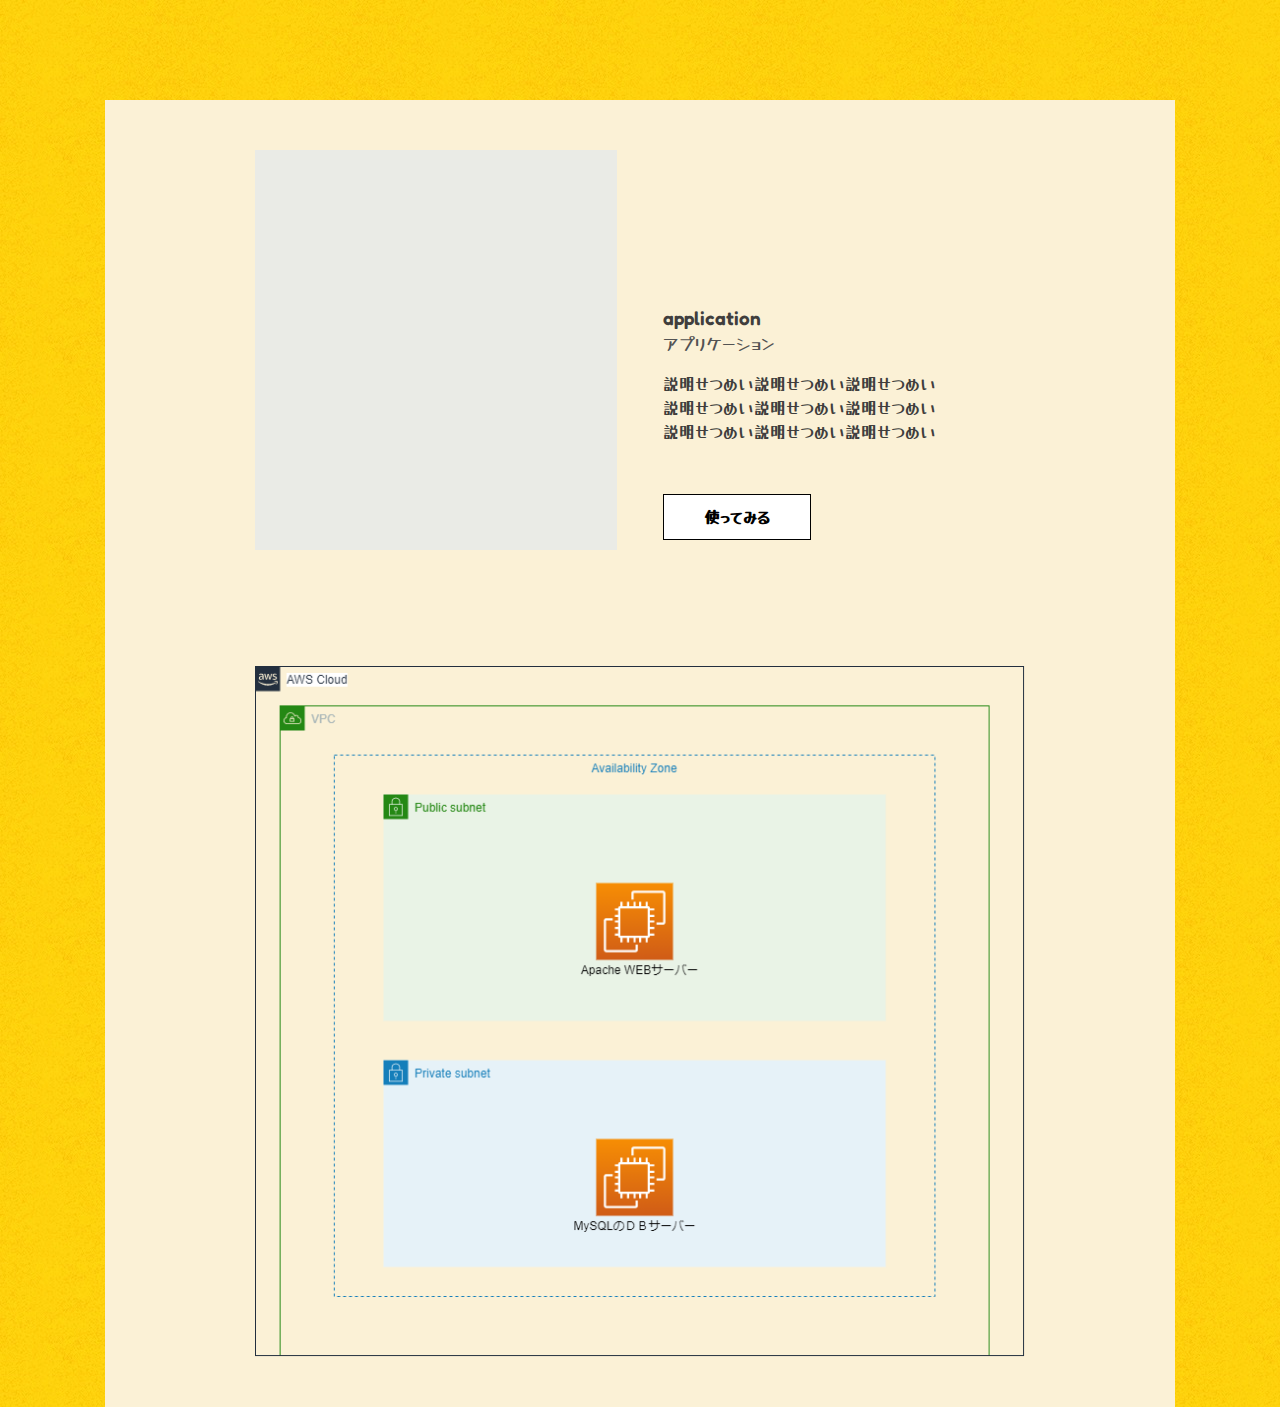
==== first.html @ ee32b0ec "サイド以外完成" ====
<!DOCTYPE html>
<html lang="ja">
  <head>
    <meta charset="UTF-8" />
    <meta name="viewport" content="width=device-width, initial-scale=1.0" />
    <meta http-equiv="X-UA-Compatible" content="ie=edge" />
    <title>Document</title>
    <link rel="preconnect" href="https://fonts.googleapis.com">
    <link rel="preconnect" href="https://fonts.gstatic.com" crossorigin>
    <link href="https://fonts.googleapis.com/css2?family=Fredoka+One&family=Yusei+Magic&display=swap" rel="stylesheet">
    <link rel="stylesheet" href="styles/vendors/bootstrap-reboot.css" />
    <link rel="stylesheet" href="styles/style.css" />
  </head>
  <body style="background: url(images/yellow.jpg);">
    <div id="global-container">
      <div id="container">
        <div id="content">
          <!-- turnjs? -->
          <div id="main-content">
            <main>
              <section class="detail">
                <div class="detail__inner">
                  <div class="detail__container">
                    
                    <div class="detail__img cover-slide">
                      <img class="img-zoom" src="images/app-1.jpg" alt="アプリケーションのサムネ">
                    </div>
                    
                    <div class="detail__texts">
                      <div class="detail__texts-inner">
                        <div class="detail__title main-title">
                          <span class="white">application</span>
                        </div>
                        <div class="detail__sub sub-title">アプリケーション</div>
                        <div class="detail__description">
                          <p>説明せつめい説明せつめい説明せつめい<br>
                            説明せつめい説明せつめい説明せつめい<br>
                            説明せつめい説明せつめい説明せつめい</p>
                        </div>
                        <div class="detail__btn">
                          <button class="btn letter-spacing">使ってみる</button>
                        </div>
                      </div>
                    </div>

                  </div>
                </div>
                <div class="detail__inner">
                  <div class="detail__container">
                    <!-- <div class="detail__img cover-slide"> -->
                      <img class="img-big" src="images/構成図1.png" alt="アプリケーションのサムネ">
                    <!-- </div> -->
                    <!-- <div class="detail__texts">
                      <div class="detail__texts-inner">
                        <div class="detail__title main-title">
                          <span class="white">application</span>
                        </div>
                        <div class="detail__sub sub-title">アプリケーション</div>
                        <div class="detail__description">
                          <p>説明せつめい説明せつめい説明せつめい<br>
                            説明せつめい説明せつめい説明せつめい<br>
                            説明せつめい説明せつめい説明せつめい</p>
                        </div>
                        
                      </div>
                    </div> -->
                  </div>
                </div>
              </section>
              <!-- <section class="works">
                <div>
                  <h2 class="main-title">Works</h2>
                  <p class="sub-title">作品</p>
                </div>
                <div class="works__inner">
                  <div class="works__item">
                    <div class="cover-slide hover-darken">
                      <div class="bg-img-zoom img-bg50" style="background-image: url(images/app-1.jpg)"></div>
                    </div>
                    <p class="works__title">アプリ1の名前</p>
                  </div>
                  <div class="works__item">
                    <div class="cover-slide hover-darken">
                      <div class="bg-img-zoom img-bg50" style="background-image: url(images/app-1.jpg)"></div>
                    </div>
                    <p class="works__title">アプリ2の名前</p>
                  </div>
                  <div class="works__item">
                    <div class="cover-slide hover-darken">
                      <div class="bg-img-zoom img-bg50" style="background-image: url(images/app-1.jpg)"></div>
                    </div>
                    <p class="works__title">アプリ3の名前</p>
                  </div>
                  <div class="works__item">
                    <div class="cover-slide hover-darken">
                      <div class="bg-img-zoom img-bg50" style="background-image: url(images/app-1.jpg)"></div>
                    </div>
                    <p class="works__title">アプリ4の名前</p>
                  </div>
                </div>
              </section>
              <section class="certs">
                <div class="certs__header">
                  <h2 class="main-title">Certifications</h2>
                  <p class="sub-title">資格</p>
                </div>
                <div class="certs__inner">
                  <div class="certs__container">
                    <div class="certs__item">
                      <div class="certs__img"><img src="images/awssap.jpg" alt=""></div>
                      <div class="certs__title">2021.9　AWS SAP</div>
                    </div>
                    <div class="certs__item">
                      <div class="certs__img"><img src="images/awssaa.jpg" alt=""></div>
                      <div class="certs__title">2021.8　AWS SAA</div>
                    </div>
                    <div class="certs__item">
                      <div class="certs__img"><img src="images/javasilver.jpg" alt=""></div>
                      <div class="certs__title">2021.7　AWS SAP</div>
                    </div>
                    <div class="certs__item">
                      <div class="certs__img"><img src="images/fe.jpg" alt=""></div>
                      <div class="certs__title">2021.6　AWS SAP</div>
                    </div>
                    <div class="certs__item">
                      <div class="certs__img"><img src="images/ip.jpg" alt=""></div>
                      <div class="certs__title">2021.5　AWS SAP</div>
                    </div>
                    
                  </div>
                </div>
              </section> -->
            </main>
          </div>
          
        </div>
      </div>
    </div>
    <!-- <div class="tween-animate-title">資格Works</div> -->
      <!-- <div class="cover-slide hover-darken">
        <img class="img-zoom" src="images/app-1.jpg" alt="アプリケーションのサムネ">
      </div>

      <button class="btn float">Button</button>
      <button class="btn filled">Button</button>
      <button class="btn letter-spacing">Button</button>
      <button class="btn shadow">Button</button>
      <button class="btn solid">Button</button> -->

    <script src="scripts/vendors/TweenMax.min.js"></script>
    <script src="scripts/vendors/scroll-polyfill.js"></script>

    <script src="scripts/libs/scroll.js"></script>
    <script src="scripts/libs/text-animation.js"></script>
    <script src="scripts/main.js"></script>
  </body>
</html>
---- styles/style.css ----
@charset "UTF-8";
.btn {
  position: relative;
  display: inline-block;
  background-color: white;
  border: 1px solid black;
  font-weight: 600;
  padding: 10px 40px;
  margin: 10px auto;
  cursor: pointer;
  -webkit-transition: all 0.3s;
  transition: all 0.3s;
  color: black;
  text-decoration: none !important;
}

.btn.float:hover {
  background-color: black;
  color: white;
  -webkit-box-shadow: 5px 5px 10px 0 rgba(0, 0, 0, 0.5);
          box-shadow: 5px 5px 10px 0 rgba(0, 0, 0, 0.5);
}

.btn.filled {
  background-color: black;
  color: white;
  -webkit-box-shadow: 5px 5px 10px 0 rgba(0, 0, 0, 0.5);
          box-shadow: 5px 5px 10px 0 rgba(0, 0, 0, 0.5);
}

.btn.filled:hover {
  background-color: white;
  color: black;
  -webkit-box-shadow: none;
          box-shadow: none;
}

.btn.letter-spacing:hover {
  background-color: black;
  letter-spacing: 3px;
  color: white;
}

.btn.shadow {
  -webkit-box-shadow: none;
          box-shadow: none;
}

.btn.shadow:hover {
  -webkit-transform: translate(-2.5px, -2.5px);
          transform: translate(-2.5px, -2.5px);
  -webkit-box-shadow: 5px 5px 0 0 black;
          box-shadow: 5px 5px 0 0 black;
}

.btn.solid {
  -webkit-box-shadow: 2px 2px 0 0 black;
          box-shadow: 2px 2px 0 0 black;
  border-radius: 7px;
}

.btn.solid:hover {
  -webkit-transform: translate(2px, 2px);
          transform: translate(2px, 2px);
  -webkit-box-shadow: none;
          box-shadow: none;
}

.animate-title,
.tween-animate-title {
  opacity: 0;
}

.animate-title.inview,
.tween-animate-title.inview {
  opacity: 1;
}

.animate-title.inview .char,
.tween-animate-title.inview .char {
  display: inline-block;
}

.animate-title .char,
.tween-animate-title .char {
  opacity: 0;
}

.animate-title.inview .char {
  -webkit-animation-name: kf-animate-chars;
          animation-name: kf-animate-chars;
  -webkit-animation-duration: 0.5s;
          animation-duration: 0.5s;
  -webkit-animation-timing-function: cubic-bezier(0.39, 1.57, 0.58, 1);
          animation-timing-function: cubic-bezier(0.39, 1.57, 0.58, 1);
  -webkit-animation-delay: 0s;
          animation-delay: 0s;
  -webkit-animation-iteration-count: 1;
          animation-iteration-count: 1;
  -webkit-animation-direction: normal;
          animation-direction: normal;
  -webkit-animation-fill-mode: both;
          animation-fill-mode: both;
}

.animate-title.inview .char:nth-child(1) {
  -webkit-animation-delay: 0.04s;
          animation-delay: 0.04s;
}

.animate-title.inview .char:nth-child(2) {
  -webkit-animation-delay: 0.08s;
          animation-delay: 0.08s;
}

.animate-title.inview .char:nth-child(3) {
  -webkit-animation-delay: 0.12s;
          animation-delay: 0.12s;
}

.animate-title.inview .char:nth-child(4) {
  -webkit-animation-delay: 0.16s;
          animation-delay: 0.16s;
}

.animate-title.inview .char:nth-child(5) {
  -webkit-animation-delay: 0.2s;
          animation-delay: 0.2s;
}

.animate-title.inview .char:nth-child(6) {
  -webkit-animation-delay: 0.24s;
          animation-delay: 0.24s;
}

.animate-title.inview .char:nth-child(7) {
  -webkit-animation-delay: 0.28s;
          animation-delay: 0.28s;
}

.animate-title.inview .char:nth-child(8) {
  -webkit-animation-delay: 0.32s;
          animation-delay: 0.32s;
}

.animate-title.inview .char:nth-child(9) {
  -webkit-animation-delay: 0.36s;
          animation-delay: 0.36s;
}

.animate-title.inview .char:nth-child(10) {
  -webkit-animation-delay: 0.4s;
          animation-delay: 0.4s;
}

.animate-title.inview .char:nth-child(11) {
  -webkit-animation-delay: 0.44s;
          animation-delay: 0.44s;
}

.animate-title.inview .char:nth-child(12) {
  -webkit-animation-delay: 0.48s;
          animation-delay: 0.48s;
}

.animate-title.inview .char:nth-child(13) {
  -webkit-animation-delay: 0.52s;
          animation-delay: 0.52s;
}

.animate-title.inview .char:nth-child(14) {
  -webkit-animation-delay: 0.56s;
          animation-delay: 0.56s;
}

.animate-title.inview .char:nth-child(15) {
  -webkit-animation-delay: 0.6s;
          animation-delay: 0.6s;
}

.animate-title.inview .char:nth-child(16) {
  -webkit-animation-delay: 0.64s;
          animation-delay: 0.64s;
}

.animate-title.inview .char:nth-child(17) {
  -webkit-animation-delay: 0.68s;
          animation-delay: 0.68s;
}

.animate-title.inview .char:nth-child(18) {
  -webkit-animation-delay: 0.72s;
          animation-delay: 0.72s;
}

.animate-title.inview .char:nth-child(19) {
  -webkit-animation-delay: 0.76s;
          animation-delay: 0.76s;
}

.animate-title.inview .char:nth-child(20) {
  -webkit-animation-delay: 0.8s;
          animation-delay: 0.8s;
}

.animate-title.inview .char:nth-child(21) {
  -webkit-animation-delay: 0.84s;
          animation-delay: 0.84s;
}

.animate-title.inview .char:nth-child(22) {
  -webkit-animation-delay: 0.88s;
          animation-delay: 0.88s;
}

.animate-title.inview .char:nth-child(23) {
  -webkit-animation-delay: 0.92s;
          animation-delay: 0.92s;
}

.animate-title.inview .char:nth-child(24) {
  -webkit-animation-delay: 0.96s;
          animation-delay: 0.96s;
}

.animate-title.inview .char:nth-child(25) {
  -webkit-animation-delay: 1s;
          animation-delay: 1s;
}

.animate-title.inview .char:nth-child(26) {
  -webkit-animation-delay: 1.04s;
          animation-delay: 1.04s;
}

.animate-title.inview .char:nth-child(27) {
  -webkit-animation-delay: 1.08s;
          animation-delay: 1.08s;
}

.animate-title.inview .char:nth-child(28) {
  -webkit-animation-delay: 1.12s;
          animation-delay: 1.12s;
}

.animate-title.inview .char:nth-child(29) {
  -webkit-animation-delay: 1.16s;
          animation-delay: 1.16s;
}

.animate-title.inview .char:nth-child(30) {
  -webkit-animation-delay: 1.2s;
          animation-delay: 1.2s;
}

@-webkit-keyframes kf-animate-chars {
  0% {
    opacity: 0;
    -webkit-transform: translateY(-50%);
            transform: translateY(-50%);
  }
  100% {
    opacity: 1;
    -webkit-transform: translateY(0);
            transform: translateY(0);
  }
}

@keyframes kf-animate-chars {
  0% {
    opacity: 0;
    -webkit-transform: translateY(-50%);
            transform: translateY(-50%);
  }
  100% {
    opacity: 1;
    -webkit-transform: translateY(0);
            transform: translateY(0);
  }
}

.cover-slide {
  position: relative;
  overflow: hidden;
}

.cover-slide::after {
  content: "";
  position: absolute;
  z-index: 2;
  top: 0;
  left: 0;
  right: 0;
  bottom: 0;
  background-color: #eaebe6;
  opacity: 0;
}

.cover-slide.inview::after {
  opacity: 1;
  -webkit-animation-name: kf-cover-slide;
          animation-name: kf-cover-slide;
  -webkit-animation-duration: 1.6s;
          animation-duration: 1.6s;
  -webkit-animation-timing-function: ease-in-out;
          animation-timing-function: ease-in-out;
  -webkit-animation-delay: 0s;
          animation-delay: 0s;
  -webkit-animation-iteration-count: 1;
          animation-iteration-count: 1;
  -webkit-animation-direction: normal;
          animation-direction: normal;
  -webkit-animation-fill-mode: forwards;
          animation-fill-mode: forwards;
}

@-webkit-keyframes kf-cover-slide {
  0% {
    -webkit-transform-origin: left;
            transform-origin: left;
    -webkit-transform: scaleX(0);
            transform: scaleX(0);
  }
  50% {
    -webkit-transform-origin: left;
            transform-origin: left;
    -webkit-transform: scaleX(1);
            transform: scaleX(1);
  }
  50.1% {
    -webkit-transform-origin: right;
            transform-origin: right;
    -webkit-transform: scaleX(1);
            transform: scaleX(1);
  }
  100% {
    -webkit-transform-origin: right;
            transform-origin: right;
    -webkit-transform: scaleX(0);
            transform: scaleX(0);
  }
}

@keyframes kf-cover-slide {
  0% {
    -webkit-transform-origin: left;
            transform-origin: left;
    -webkit-transform: scaleX(0);
            transform: scaleX(0);
  }
  50% {
    -webkit-transform-origin: left;
            transform-origin: left;
    -webkit-transform: scaleX(1);
            transform: scaleX(1);
  }
  50.1% {
    -webkit-transform-origin: right;
            transform-origin: right;
    -webkit-transform: scaleX(1);
            transform: scaleX(1);
  }
  100% {
    -webkit-transform-origin: right;
            transform-origin: right;
    -webkit-transform: scaleX(0);
            transform: scaleX(0);
  }
}

.img-zoom, .bg-img-zoom {
  opacity: 0;
}

.inview .img-zoom, .inview .bg-img-zoom {
  opacity: 1;
  -webkit-transition: -webkit-transform 0.3s ease;
  transition: -webkit-transform 0.3s ease;
  transition: transform 0.3s ease;
  transition: transform 0.3s ease, -webkit-transform 0.3s ease;
  -webkit-animation-name: kf-img-show;
          animation-name: kf-img-show;
  -webkit-animation-duration: 1.6s;
          animation-duration: 1.6s;
  -webkit-animation-timing-function: ease-in-out;
          animation-timing-function: ease-in-out;
  -webkit-animation-delay: 0s;
          animation-delay: 0s;
  -webkit-animation-iteration-count: 1;
          animation-iteration-count: 1;
  -webkit-animation-direction: normal;
          animation-direction: normal;
  -webkit-animation-fill-mode: none;
          animation-fill-mode: none;
}

.inview .img-zoom:hover, .inview .bg-img-zoom:hover {
  -webkit-transform: scale(1.05);
          transform: scale(1.05);
}

@-webkit-keyframes kf-img-show {
  0% {
    opacity: 0;
  }
  50% {
    opacity: 0;
  }
  50.1% {
    opacity: 1;
    -webkit-transform: scale(1.5);
            transform: scale(1.5);
  }
  100% {
    opacity: 1;
  }
}

@keyframes kf-img-show {
  0% {
    opacity: 0;
  }
  50% {
    opacity: 0;
  }
  50.1% {
    opacity: 1;
    -webkit-transform: scale(1.5);
            transform: scale(1.5);
  }
  100% {
    opacity: 1;
  }
}

.hover-darken::before {
  content: "";
  position: absolute;
  top: 0;
  left: 0;
  width: 100%;
  height: 100%;
  z-index: 1;
  -webkit-transition: background-color 0.3s ease;
  transition: background-color 0.3s ease;
  pointer-events: none;
  -webkit-animation-name: kf-img-show;
          animation-name: kf-img-show;
  -webkit-animation-duration: 1.6s;
          animation-duration: 1.6s;
  -webkit-animation-timing-function: ease-in-out;
          animation-timing-function: ease-in-out;
  -webkit-animation-delay: 0s;
          animation-delay: 0s;
  -webkit-animation-iteration-count: 1;
          animation-iteration-count: 1;
  -webkit-animation-direction: normal;
          animation-direction: normal;
  -webkit-animation-fill-mode: none;
          animation-fill-mode: none;
}

.hover-darken:hover::before {
  background-color: rgba(0, 0, 0, 0.4);
}

.bg-img-zoom {
  background-image: url(images/image-1.jpg);
  background-repeat: no-repeat;
  background-position: center;
  background-size: cover;
  width: 100%;
}

.img-bg50 {
  position: relative;
}

.img-bg50::before {
  display: block;
  content: '';
  padding-top: 50%;
}

.mobile-menu {
  position: fixed;
  right: 0;
  top: 60px;
  width: 300px;
}

.mobile-menu .logo {
  padding: 0 40px;
  font-size: 30px;
}

.mobile-menu__btn {
  background-color: unset;
  border: none;
  outline: none !important;
  cursor: pointer;
}

.mobile-menu__btn > span {
  background-color: #535353;
  width: 35px;
  height: 2px;
  display: block;
  margin-bottom: 9px;
  -webkit-transition: -webkit-transform 0.7s;
  transition: -webkit-transform 0.7s;
  transition: transform 0.7s;
  transition: transform 0.7s, -webkit-transform 0.7s;
}

.mobile-menu__btn > span:last-child {
  margin-bottom: 0;
}

.mobile-menu__cover {
  position: absolute;
  top: 0;
  left: 0;
  width: 100%;
  height: 100%;
  background-color: rgba(0, 0, 0, 0.3);
  opacity: 0;
  visibility: hidden;
  -webkit-transition: opacity 1s;
  transition: opacity 1s;
  cursor: pointer;
  z-index: 200;
}

.mobile-menu__main {
  padding: 0;
  -webkit-perspective: 2000px;
          perspective: 2000px;
  -webkit-transform-style: preserve-3d;
          transform-style: preserve-3d;
}

.mobile-menu__item {
  list-style: none;
  display: block;
  -webkit-transform: translate3d(0, 0, -1000px);
          transform: translate3d(0, 0, -1000px);
  padding: 0 40px;
  -webkit-transition: opacity 0.2s, -webkit-transform 0.3s;
  transition: opacity 0.2s, -webkit-transform 0.3s;
  transition: transform 0.3s, opacity 0.2s;
  transition: transform 0.3s, opacity 0.2s, -webkit-transform 0.3s;
  opacity: 0;
}

.mobile-menu__link {
  display: block;
  margin-top: 30px;
  color: #535353;
  -webkit-text-decoration: none　 !important;
          text-decoration: none　 !important;
}

.menu-open #container {
  -webkit-transform: translate(-300px, 60px);
          transform: translate(-300px, 60px);
  -webkit-box-shadow: 0 8px 40px -10px rgba(0, 0, 0, 0.8);
          box-shadow: 0 8px 40px -10px rgba(0, 0, 0, 0.8);
}

.menu-open .mobile-menu__cover {
  opacity: 1;
  visibility: visible;
}

.menu-open .mobile-menu__item {
  -webkit-transform: none;
          transform: none;
  opacity: 1;
}

.menu-open .mobile-menu__item:nth-child(1) {
  -webkit-transition-delay: 0.07s;
          transition-delay: 0.07s;
}

.menu-open .mobile-menu__item:nth-child(2) {
  -webkit-transition-delay: 0.14s;
          transition-delay: 0.14s;
}

.menu-open .mobile-menu__item:nth-child(3) {
  -webkit-transition-delay: 0.21s;
          transition-delay: 0.21s;
}

.menu-open .mobile-menu__item:nth-child(4) {
  -webkit-transition-delay: 0.28s;
          transition-delay: 0.28s;
}

.menu-open .mobile-menu__item:nth-child(5) {
  -webkit-transition-delay: 0.35s;
          transition-delay: 0.35s;
}

.menu-open .mobile-menu__btn > span {
  background-color: #535353;
}

.menu-open .mobile-menu__btn > span:nth-child(1) {
  -webkit-transition-delay: 70ms;
          transition-delay: 70ms;
  -webkit-transform: translateY(11px) rotate(135deg);
          transform: translateY(11px) rotate(135deg);
}

.menu-open .mobile-menu__btn > span:nth-child(2) {
  -webkit-transition-delay: 0s;
          transition-delay: 0s;
  -webkit-transform: translateX(-18px) scaleX(0);
          transform: translateX(-18px) scaleX(0);
}

.menu-open .mobile-menu__btn > span:nth-child(3) {
  -webkit-transition-delay: 140ms;
          transition-delay: 140ms;
  -webkit-transform: translateY(-11px) rotate(-135deg);
          transform: translateY(-11px) rotate(-135deg);
}

body {
  font-family: 'Fredoka One', 'Yusei Magic', sans-serif;
  color: #403e3d;
}

img {
  max-width: 100%;
  vertical-align: bottom;
}

.font-sm, .sub-title {
  font-size: 14px;
}

.font-md, .main-title, .certs__title {
  font-size: 17px;
}

.font-lr, .works__title {
  font-size: 17px;
}

.font-lg {
  font-size: 25px;
}

.mb-sm, .detail__sub, .detail__img, .works__title, .certs__title {
  margin-bottom: 16px !important;
}

.mb-lg {
  margin-bottom: 80px !important;
}

.pb-sm, .detail__texts, .certs__container {
  padding-bottom: 16px !important;
}

.pb-lg {
  padding-bottom: 80px !important;
}

.content-width, .header__inner, .detail, .works, .certs__header, .certs__container, .footer {
  width: 90%;
  margin: 0 auto;
  max-width: 1070px;
}

.main-title {
  font-weight: 600;
  margin-bottom: 0;
  display: block;
}

.sub-title {
  color: #535353;
}

.flex, .detail__container, .works__inner, .certs__container, .footer__nav, .footer__ul {
  display: -webkit-box;
  display: -ms-flexbox;
  display: flex;
  -webkit-box-orient: vertical;
  -webkit-box-direction: normal;
      -ms-flex-direction: column;
          flex-direction: column;
}

#content {
  padding-top: 100px;
}

#container {
  position: relative;
  z-index: 10;
  -webkit-transition: -webkit-transform .5s, -webkit-box-shadow .5s;
  transition: -webkit-transform .5s, -webkit-box-shadow .5s;
  transition: transform .5s, box-shadow .5s;
  transition: transform .5s, box-shadow .5s, -webkit-transform .5s, -webkit-box-shadow .5s;
}

.header {
  position: fixed;
  top: 0;
  left: 0;
  width: 100%;
  height: 100px;
  z-index: 100;
  background-color: transparent;
  display: -webkit-box;
  display: -ms-flexbox;
  display: flex;
  -webkit-box-align: center;
      -ms-flex-align: center;
          align-items: center;
  background-color: rgba(255, 255, 255, 0.8);
  -webkit-box-shadow: 10px 0 25px -10px rgba(0, 0, 0, 0.5);
          box-shadow: 10px 0 25px -10px rgba(0, 0, 0, 0.5);
}

.header.triggered {
  background-color: rgba(255, 255, 255, 0.9);
  -webkit-box-shadow: 10px 0 25px -10px rgba(0, 0, 0, 0.5);
          box-shadow: 10px 0 25px -10px rgba(0, 0, 0, 0.5);
}

.header__nav {
  display: none;
}

.header__ul {
  display: -webkit-box;
  display: -ms-flexbox;
  display: flex;
  padding: 0;
  margin: 0;
  list-style: none;
}

.header__li {
  margin-left: 26px;
}

.header__li > a {
  color: #535353;
  text-decoration: none !important;
  text-transform: uppercase;
  font-size: 1.2rem;
}

.header .logo {
  font-size: 38px;
  -webkit-box-pack: center;
      -ms-flex-pack: center;
          justify-content: center;
}

.header__inner {
  display: -webkit-box;
  display: -ms-flexbox;
  display: flex;
  -webkit-box-pack: justify;
      -ms-flex-pack: justify;
          justify-content: space-between;
  -webkit-box-align: center;
      -ms-flex-align: center;
          align-items: center;
}

.detail__container {
  -webkit-box-pack: justify;
      -ms-flex-pack: justify;
          justify-content: space-between;
  padding: 15px;
  background-color: #fbf1d6;
  position: relative;
  z-index: 0;
}

.detail__title {
  position: relative;
}

.detail__title::before {
  display: none;
  content: "";
  position: absolute;
  top: 50%;
  left: -120px;
  width: 100px;
  height: 1px;
  background-color: black;
  -webkit-transform: translateY(-50%) scaleX(0);
          transform: translateY(-50%) scaleX(0);
  -webkit-transition: -webkit-transform 0.3s ease 1.6s;
  transition: -webkit-transform 0.3s ease 1.6s;
  transition: transform 0.3s ease 1.6s;
  transition: transform 0.3s ease 1.6s, -webkit-transform 0.3s ease 1.6s;
  -webkit-transform-origin: right;
          transform-origin: right;
}

.detail__title.inview::before {
  -webkit-transform: translateY(-50%);
          transform: translateY(-50%);
}

.detail__img {
  height: 300px;
  -webkit-transition: -webkit-box-shadow 1ms linear 0.8s;
  transition: -webkit-box-shadow 1ms linear 0.8s;
  transition: box-shadow 1ms linear 0.8s;
  transition: box-shadow 1ms linear 0.8s, -webkit-box-shadow 1ms linear 0.8s;
}

.detail__img > img {
  position: relative;
  z-index: -1;
  -o-object-fit: cover;
     object-fit: cover;
  width: 100%;
  height: 100%;
}

.detail__img.inview {
  -webkit-box-shadow: inset 0 0 30px black;
          box-shadow: inset 0 0 30px black;
}

.certs__inner {
  position: relative;
}

.certs__inner::before {
  content: '';
  position: absolute;
  bottom: 0;
  left: 0;
  width: 100%;
  height: 90%;
  background-color: #fbf1d6;
}

.certs__container {
  position: relative;
  z-index: 2;
}

.certs__img {
  height: 150px;
  overflow: hidden;
  margin-bottom: 5px;
}

.certs__img > img {
  -o-object-fit: cover;
     object-fit: cover;
  -o-object-position: top;
     object-position: top;
  height: 100%;
  width: 100%;
}

.logo {
  font-size: 42px;
  display: -webkit-box;
  display: -ms-flexbox;
  display: flex;
}

.logo__img {
  width: 1.5em;
}

.logo__mizuki {
  color: #d5c392;
}

.footer {
  padding: 60px 0;
}

.footer__nav {
  -webkit-box-pack: justify;
      -ms-flex-pack: justify;
          justify-content: space-between;
  -webkit-box-align: center;
      -ms-flex-align: center;
          align-items: center;
  text-align: center;
}

.footer__ul {
  padding: 0;
  margin: 0;
  list-style: none;
}

.footer__li {
  padding: 0;
  margin: 10px;
}

.footer__li > a {
  color: #535353;
  text-decoration: none !important;
}

.footer .logo {
  font-size: 1.1rem;
  -webkit-box-pack: center;
      -ms-flex-pack: center;
          justify-content: center;
}

@media (min-width: 600px) {
  .flex, .detail__container, .works__inner, .certs__container, .footer__nav, .footer__ul {
    -webkit-box-orient: horizontal;
    -webkit-box-direction: normal;
        -ms-flex-direction: row;
            flex-direction: row;
    -ms-flex-wrap: wrap;
        flex-wrap: wrap;
  }
  .works__inner {
    -webkit-box-pack: justify;
        -ms-flex-pack: justify;
            justify-content: space-between;
  }
  .works__item {
    -ms-flex-preferred-size: 47%;
        flex-basis: 47%;
    margin-bottom: 60px;
  }
  .certs__container {
    -webkit-box-pack: justify;
        -ms-flex-pack: justify;
            justify-content: space-between;
  }
  .certs__item {
    -ms-flex-preferred-size: 47%;
        flex-basis: 47%;
  }
  .detail__container {
    padding: 50px;
  }
  .detail__texts, .detail__img {
    -ms-flex-preferred-size: 47%;
        flex-basis: 47%;
  }
  .detail__texts {
    display: -webkit-box;
    display: -ms-flexbox;
    display: flex;
    -webkit-box-align: end;
        -ms-flex-align: end;
            align-items: flex-end;
  }
  .footer .logo {
    -webkit-box-pack: start;
        -ms-flex-pack: start;
            justify-content: flex-start;
  }
  .footer__li {
    margin-left: 0;
    margin-right: 30px;
  }
}

@media (min-width: 960px) {
  .font-sm, .sub-title {
    font-size: 16px;
  }
  .font-md, .main-title, .certs__title {
    font-size: 19px;
  }
  .font-lr, .works__title {
    font-size: 23px;
  }
  .font-lg {
    font-size: 36px;
  }
  .mb-lg {
    margin-bottom: 150px !important;
  }
  .pb-lg {
    padding-bottom: 150px !important;
  }
  .certs__item {
    -ms-flex-preferred-size: 25%;
        flex-basis: 25%;
  }
  .certs__img {
    height: 335px;
  }
  .detail__img {
    height: 400px;
  }
  .detail__description {
    margin-bottom: 40px;
  }
  .detail__title::before {
    display: block;
  }
}

@media (min-width: 1280px) {
  .detail__container {
    padding: 50px 150px;
  }
  .certs__item {
    -ms-flex-preferred-size: 21%;
        flex-basis: 21%;
  }
}
/*# sourceMappingURL=style.css.map */
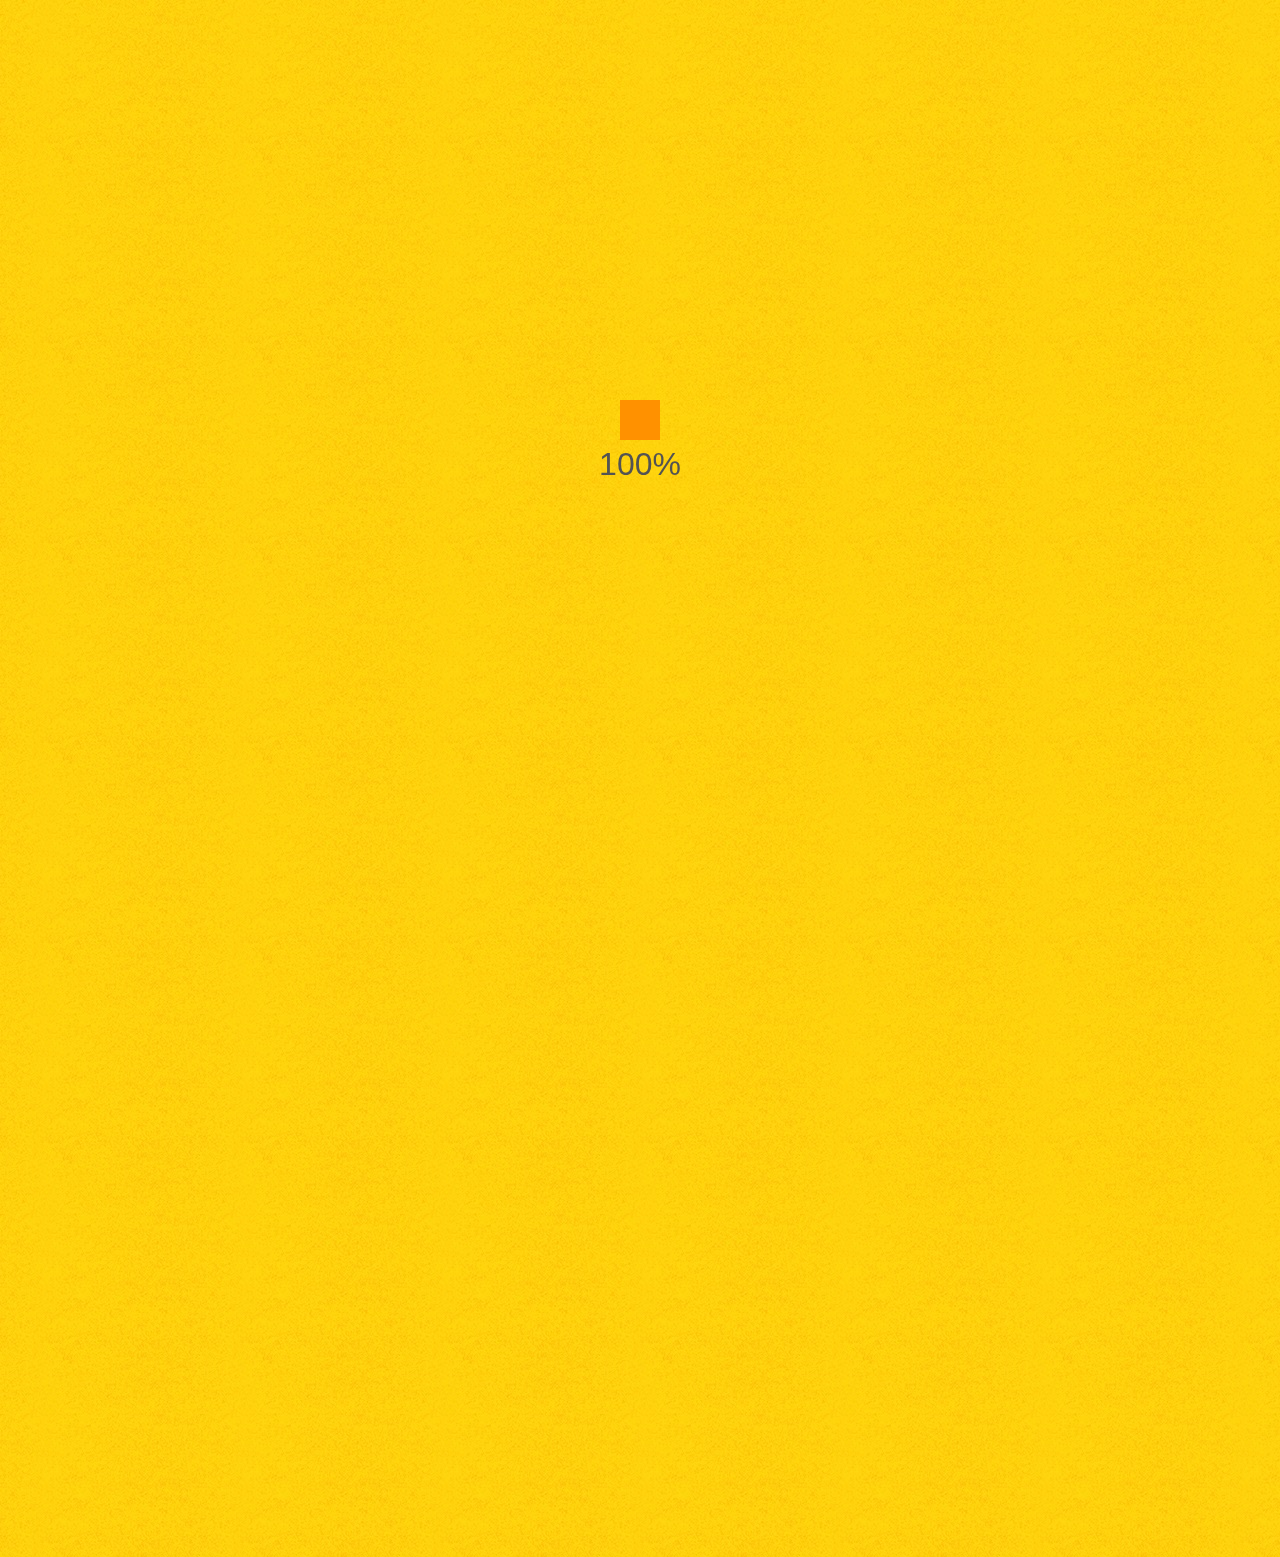
==== commit 4960d0c6: "appearまだ" ====
--- a/first.html
+++ b/first.html
@@ -5,6 +5,8 @@
     <meta name="viewport" content="width=device-width, initial-scale=1.0" />
     <meta http-equiv="X-UA-Compatible" content="ie=edge" />
     <title>Document</title>
+    <link rel="stylesheet" href="styles/loader.css" />
+    <script src="scripts/vendors/pace.js"></script>
     <link rel="preconnect" href="https://fonts.googleapis.com">
     <link rel="preconnect" href="https://fonts.gstatic.com" crossorigin>
     <link href="https://fonts.googleapis.com/css2?family=Fredoka+One&family=Yusei+Magic&display=swap" rel="stylesheet">
@@ -147,11 +149,12 @@
       <button class="btn shadow">Button</button>
       <button class="btn solid">Button</button> -->
 
-    <script src="scripts/vendors/TweenMax.min.js"></script>
-    <script src="scripts/vendors/scroll-polyfill.js"></script>
+      <script src="scripts/vendors/TweenMax.min.js"></script>
+      <script src="scripts/vendors/scroll-polyfill.js"></script>
+  
+      <script src="scripts/libs/scroll.js"></script>
+      <script src="scripts/libs/text-animation.js"></script>
+      <!-- <script src="scripts/libs/mobile-menu.js"></script> -->
 
-    <script src="scripts/libs/scroll.js"></script>
-    <script src="scripts/libs/text-animation.js"></script>
-    <script src="scripts/main.js"></script>
-  </body>
+      <script src="scripts/sub.js"></script>
 </html>
--- a/styles/loader.css
+++ b/styles/loader.css
@@ -0,0 +1,92 @@
+#global-container {
+  -webkit-transition: opacity 1s;
+  transition: opacity 1s;
+}
+
+.pace-running #global-container {
+  opacity: 0;
+  visibility: hidden;
+}
+
+.pace {
+  z-index: 2000;
+  position: fixed;
+  margin: auto;
+  top: 0;
+  left: 0;
+  right: 0;
+  bottom: 0;
+  width: 100px;
+  height: 100px;
+}
+
+.pace .pace-progress {
+  -webkit-transform: none !important;
+          transform: none !important;
+  text-align: center;
+}
+
+.pace .pace-progress::after {
+  content: attr(data-progress-text);
+  display: block;
+  font-weight: 100;
+  font-size: 2em;
+  font-family: 'Helvetica Neue', 'Yu Gothic', 'Meiryo', sans-serif;
+  color: #535353;
+}
+
+.pace.pace-inactive {
+  display: none;
+}
+
+.pace-progress-inner {
+  width: 40px;
+  height: 40px;
+  background-color: #ff9100;
+  margin: 0 auto;
+  -webkit-animation-name: sk-rotateplane;
+          animation-name: sk-rotateplane;
+  -webkit-animation-duration: 1.2s;
+          animation-duration: 1.2s;
+  -webkit-animation-timing-function: ease-in-out;
+          animation-timing-function: ease-in-out;
+  -webkit-animation-delay: 0s;
+          animation-delay: 0s;
+  -webkit-animation-iteration-count: infinite;
+          animation-iteration-count: infinite;
+  -webkit-animation-direction: normal;
+          animation-direction: normal;
+  -webkit-animation-fill-mode: forwards;
+          animation-fill-mode: forwards;
+}
+
+@-webkit-keyframes sk-rotateplane {
+  0% {
+    -webkit-transform: perspective(120px) rotateX(0deg) rotateY(0deg);
+            transform: perspective(120px) rotateX(0deg) rotateY(0deg);
+  }
+  50% {
+    -webkit-transform: perspective(120px) rotateX(-180deg) rotateY(0deg);
+            transform: perspective(120px) rotateX(-180deg) rotateY(0deg);
+  }
+  100% {
+    -webkit-transform: perspective(120px) rotateX(-180deg) rotateY(-180deg);
+            transform: perspective(120px) rotateX(-180deg) rotateY(-180deg);
+  }
+}
+
+@keyframes sk-rotateplane {
+  0% {
+    -webkit-transform: perspective(120px) rotateX(0deg) rotateY(0deg);
+            transform: perspective(120px) rotateX(0deg) rotateY(0deg);
+  }
+  50% {
+    -webkit-transform: perspective(120px) rotateX(-180deg) rotateY(0deg);
+            transform: perspective(120px) rotateX(-180deg) rotateY(0deg);
+  }
+  100% {
+    -webkit-transform: perspective(120px) rotateX(-180deg) rotateY(-180deg);
+            transform: perspective(120px) rotateX(-180deg) rotateY(-180deg);
+  }
+}
+/*# sourceMappingURL=loader.css.map */--- a/styles/style.css
+++ b/styles/style.css
@@ -490,7 +490,7 @@
 }
 
 .mobile-menu .logo {
-  padding: 0 40px;
+  padding: 0 30px;
   font-size: 30px;
 }
 
@@ -632,6 +632,7 @@
 body {
   font-family: 'Fredoka One', 'Yusei Magic', sans-serif;
   color: #403e3d;
+  background: url(../images/yellow.jpg);
 }
 
 img {
@@ -643,15 +644,15 @@
   font-size: 14px;
 }
 
-.font-md, .main-title, .certs__title {
+.font-md, .mobile-menu .main-title, .certs__title {
   font-size: 17px;
 }
 
-.font-lr, .works__title {
-  font-size: 17px;
-}
-
-.font-lg {
+.font-lr, .works__title, .side {
+  font-size: 22px;
+}
+
+.font-lg, .main-title {
   font-size: 25px;
 }
 
@@ -659,7 +660,7 @@
   margin-bottom: 16px !important;
 }
 
-.mb-lg {
+.mb-lg, .detail, .works {
   margin-bottom: 80px !important;
 }
 
@@ -701,7 +702,18 @@
   padding-top: 100px;
 }
 
+#main-content {
+  position: relative;
+  z-index: 0;
+}
+
+main {
+  position: relative;
+  z-index: -1;
+}
+
 #container {
+  background: url(../images/yellow.jpg);
   position: relative;
   z-index: 10;
   -webkit-transition: -webkit-transform .5s, -webkit-box-shadow .5s;
@@ -735,10 +747,6 @@
           box-shadow: 10px 0 25px -10px rgba(0, 0, 0, 0.5);
 }
 
-.header__nav {
-  display: none;
-}
-
 .header__ul {
   display: -webkit-box;
   display: -ms-flexbox;
@@ -924,6 +932,71 @@
           justify-content: center;
 }
 
+.side {
+  display: none;
+  position: fixed;
+  top: 70%;
+  -webkit-transform: translateY(-50%);
+          transform: translateY(-50%);
+}
+
+.side a {
+  color: #403e3d;
+  text-decoration: none !important;
+  vertical-align: middle;
+}
+
+.side.left {
+  left: 50px;
+}
+
+.side.left .side__inner {
+  -webkit-transform-origin: top left;
+          transform-origin: top left;
+  -webkit-transform: rotate(-90deg);
+          transform: rotate(-90deg);
+}
+
+.side.right {
+  right: 50px;
+}
+
+.side.right .side__inner {
+  -webkit-transform-origin: top right;
+          transform-origin: top right;
+  -webkit-transform: rotate(90deg);
+          transform: rotate(90deg);
+}
+
+.icon {
+  position: relative;
+}
+
+.icon::before {
+  display: block;
+  content: "";
+  position: absolute;
+  top: 50%;
+  left: -20px;
+  width: 1em;
+  height: 1em;
+  -webkit-transform: translateY(-50%);
+          transform: translateY(-50%);
+  background-position: center;
+  background-repeat: no-repeat;
+  background-size: contain;
+}
+
+.icon.qiita::before {
+  background-image: url(../images/qiitaicon.png);
+  margin: 0 -10px;
+}
+
+.icon.github::before {
+  background-image: url(../images/qiitaicon.png);
+  margin: 0 -10px;
+}
+
 @media (min-width: 600px) {
   .flex, .detail__container, .works__inner, .certs__container, .footer__nav, .footer__ul {
     -webkit-box-orient: horizontal;
@@ -982,16 +1055,16 @@
   .font-sm, .sub-title {
     font-size: 16px;
   }
-  .font-md, .main-title, .certs__title {
+  .font-md, .mobile-menu .main-title, .certs__title {
     font-size: 19px;
   }
-  .font-lr, .works__title {
+  .font-lr, .works__title, .side {
     font-size: 23px;
   }
-  .font-lg {
+  .font-lg, .main-title {
     font-size: 36px;
   }
-  .mb-lg {
+  .mb-lg, .detail, .works {
     margin-bottom: 150px !important;
   }
   .pb-lg {
@@ -1023,5 +1096,8 @@
     -ms-flex-preferred-size: 21%;
         flex-basis: 21%;
   }
+  .side {
+    display: block;
+  }
 }
 /*# sourceMappingURL=style.css.map */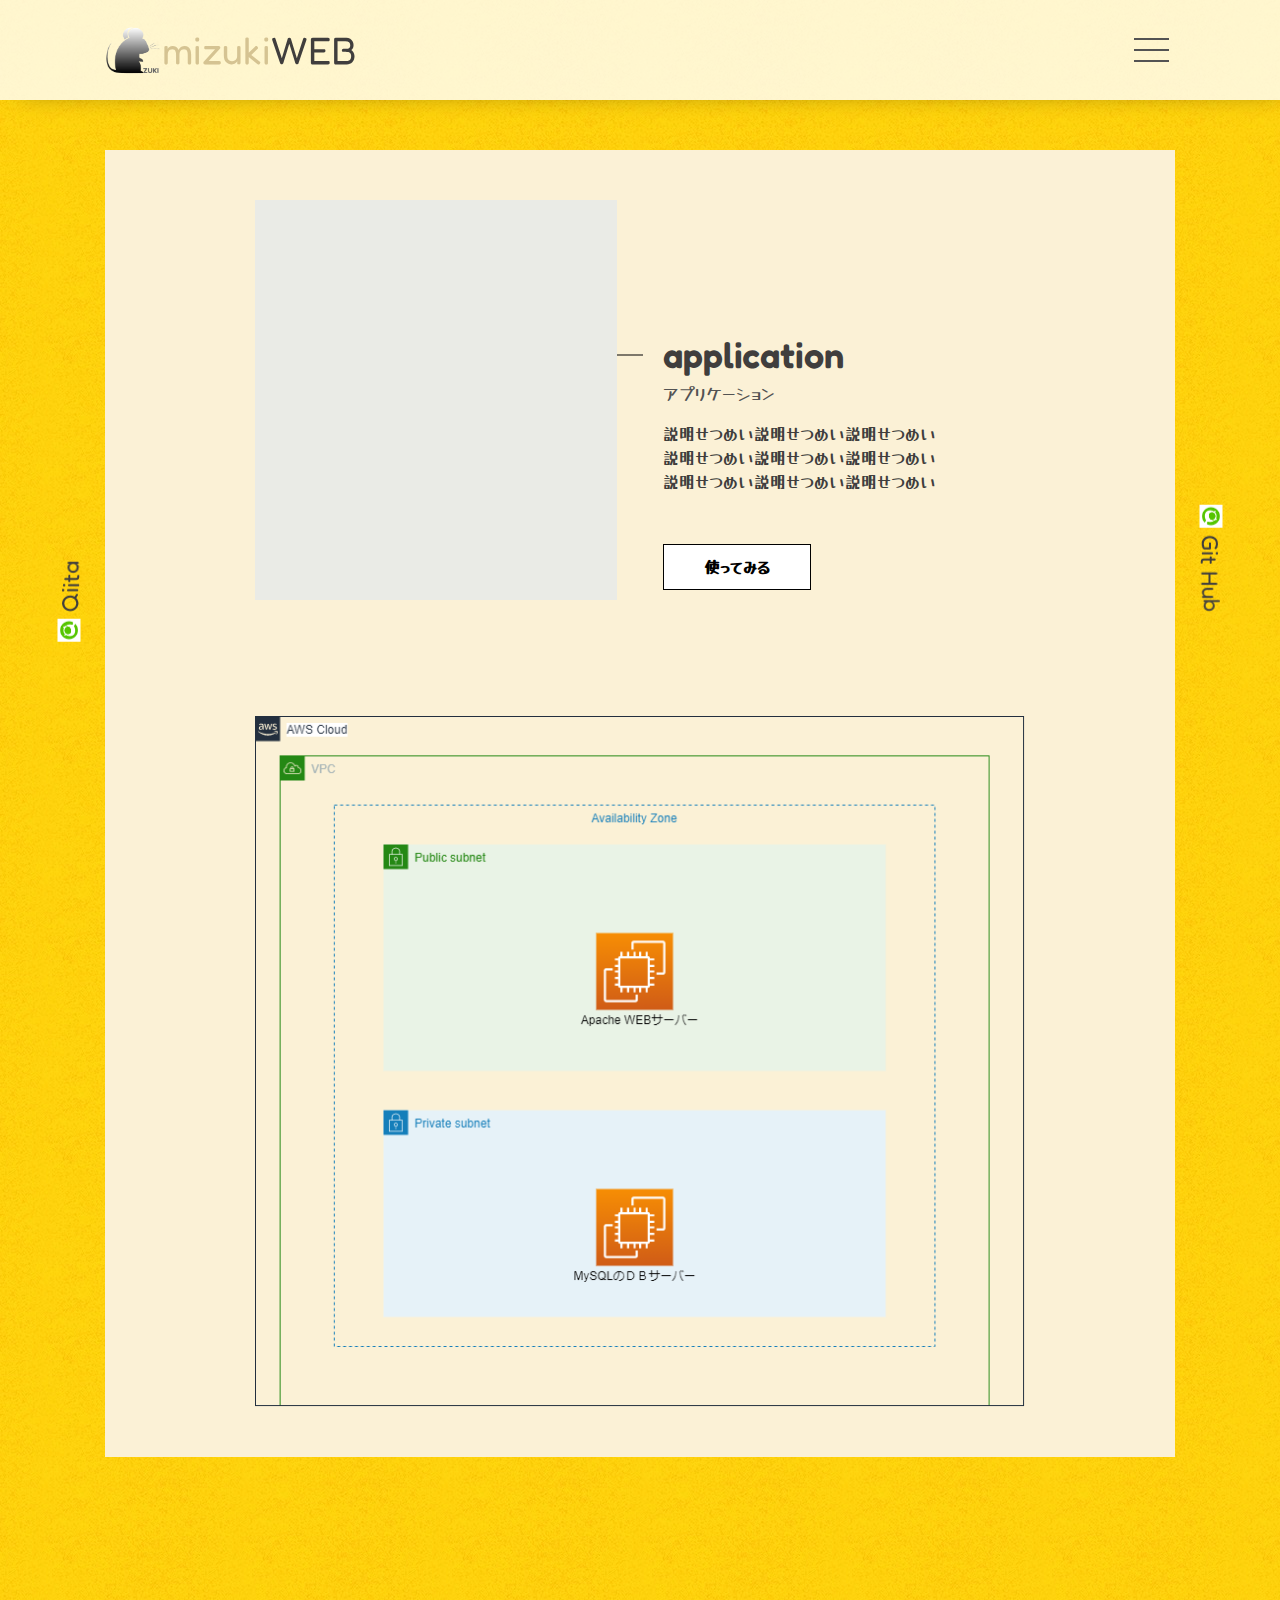
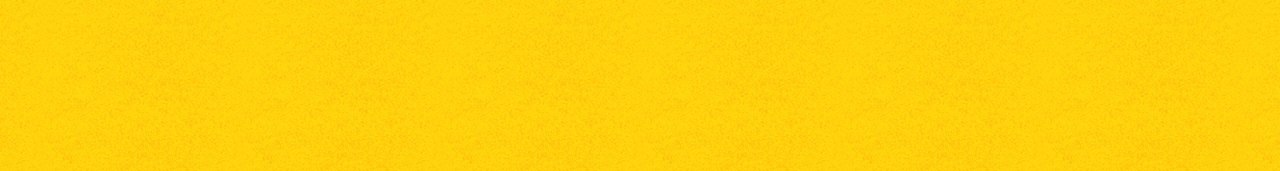
==== commit 1859ae35: "コメント有" ====
--- a/first.html
+++ b/first.html
@@ -4,7 +4,9 @@
     <meta charset="UTF-8" />
     <meta name="viewport" content="width=device-width, initial-scale=1.0" />
     <meta http-equiv="X-UA-Compatible" content="ie=edge" />
-    <title>Document</title>
+    <title>mizukiWEB | detail</title>
+    <meta name="description" content="This site is mizuki's portfolio.">
+    <link rel="icon" href="images/nezumilogo.png">
     <link rel="stylesheet" href="styles/loader.css" />
     <script src="scripts/vendors/pace.js"></script>
     <link rel="preconnect" href="https://fonts.googleapis.com">
@@ -16,9 +18,29 @@
   <body style="background: url(images/yellow.jpg);">
     <div id="global-container">
       <div id="container">
+        <div class="mobile-menu__cover"></div>
+        <div class="nav-trigger"></div>
+        <header class="header">
+          <div class="header__inner appear">
+            <div class="logo item">
+              <img src="images/nezumilogo.png" alt="サイトロゴ" class="logo__img" />
+              <sapn class="logo__mizuki">mizuki</sapn>
+              <sapn class="logo__WEB">WEB</sapn>
+            </div>
+            <button class="mobile-menu__btn">
+                <span></span>
+                <span></span>
+                <span></span>
+            </button>
+          </div>
+        </header>
         <div id="content">
-          <!-- turnjs? -->
           <div id="main-content">
+            <aside class="side left">
+              <div class="side__inner">
+                <a class="qiita icon tween-animate-title" href="https://qiita.com/ebtiag">Qiita</a>
+              </div>
+            </aside>
             <main>
               <section class="detail">
                 <div class="detail__inner">
@@ -28,133 +50,93 @@
                       <img class="img-zoom" src="images/app-1.jpg" alt="アプリケーションのサムネ">
                     </div>
                     
-                    <div class="detail__texts">
+                    <div class="detail__texts appear left">
                       <div class="detail__texts-inner">
-                        <div class="detail__title main-title">
+                        <div class="detail__title main-title item">
                           <span class="white">application</span>
                         </div>
-                        <div class="detail__sub sub-title">アプリケーション</div>
-                        <div class="detail__description">
+                        <div class="detail__sub sub-title item">アプリケーション</div>
+                        <div class="detail__description item">
                           <p>説明せつめい説明せつめい説明せつめい<br>
                             説明せつめい説明せつめい説明せつめい<br>
                             説明せつめい説明せつめい説明せつめい</p>
                         </div>
-                        <div class="detail__btn">
+                        <div class="detail__btn item">
                           <button class="btn letter-spacing">使ってみる</button>
                         </div>
                       </div>
                     </div>
-
                   </div>
                 </div>
-                <div class="detail__inner">
+                <div class="detail__inner appear up">
                   <div class="detail__container">
-                    <!-- <div class="detail__img cover-slide"> -->
-                      <img class="img-big" src="images/構成図1.png" alt="アプリケーションのサムネ">
-                    <!-- </div> -->
-                    <!-- <div class="detail__texts">
-                      <div class="detail__texts-inner">
-                        <div class="detail__title main-title">
-                          <span class="white">application</span>
-                        </div>
-                        <div class="detail__sub sub-title">アプリケーション</div>
-                        <div class="detail__description">
-                          <p>説明せつめい説明せつめい説明せつめい<br>
-                            説明せつめい説明せつめい説明せつめい<br>
-                            説明せつめい説明せつめい説明せつめい</p>
-                        </div>
-                        
-                      </div>
-                    </div> -->
+                      <img class="img-big item" src="images/構成図1.png" alt="アプリケーションのサムネ">
                   </div>
                 </div>
               </section>
-              <!-- <section class="works">
-                <div>
-                  <h2 class="main-title">Works</h2>
-                  <p class="sub-title">作品</p>
-                </div>
-                <div class="works__inner">
-                  <div class="works__item">
-                    <div class="cover-slide hover-darken">
-                      <div class="bg-img-zoom img-bg50" style="background-image: url(images/app-1.jpg)"></div>
-                    </div>
-                    <p class="works__title">アプリ1の名前</p>
-                  </div>
-                  <div class="works__item">
-                    <div class="cover-slide hover-darken">
-                      <div class="bg-img-zoom img-bg50" style="background-image: url(images/app-1.jpg)"></div>
-                    </div>
-                    <p class="works__title">アプリ2の名前</p>
-                  </div>
-                  <div class="works__item">
-                    <div class="cover-slide hover-darken">
-                      <div class="bg-img-zoom img-bg50" style="background-image: url(images/app-1.jpg)"></div>
-                    </div>
-                    <p class="works__title">アプリ3の名前</p>
-                  </div>
-                  <div class="works__item">
-                    <div class="cover-slide hover-darken">
-                      <div class="bg-img-zoom img-bg50" style="background-image: url(images/app-1.jpg)"></div>
-                    </div>
-                    <p class="works__title">アプリ4の名前</p>
-                  </div>
-                </div>
-              </section>
-              <section class="certs">
-                <div class="certs__header">
-                  <h2 class="main-title">Certifications</h2>
-                  <p class="sub-title">資格</p>
-                </div>
-                <div class="certs__inner">
-                  <div class="certs__container">
-                    <div class="certs__item">
-                      <div class="certs__img"><img src="images/awssap.jpg" alt=""></div>
-                      <div class="certs__title">2021.9　AWS SAP</div>
-                    </div>
-                    <div class="certs__item">
-                      <div class="certs__img"><img src="images/awssaa.jpg" alt=""></div>
-                      <div class="certs__title">2021.8　AWS SAA</div>
-                    </div>
-                    <div class="certs__item">
-                      <div class="certs__img"><img src="images/javasilver.jpg" alt=""></div>
-                      <div class="certs__title">2021.7　AWS SAP</div>
-                    </div>
-                    <div class="certs__item">
-                      <div class="certs__img"><img src="images/fe.jpg" alt=""></div>
-                      <div class="certs__title">2021.6　AWS SAP</div>
-                    </div>
-                    <div class="certs__item">
-                      <div class="certs__img"><img src="images/ip.jpg" alt=""></div>
-                      <div class="certs__title">2021.5　AWS SAP</div>
-                    </div>
-                    
-                  </div>
-                </div>
-              </section> -->
             </main>
+            <aside class="side right">
+              <div class="side__inner">
+                <a class="github icon tween-animate-title" href="https://github.com/mizukikaihatsu">Git Hub</a>
+              </div>
+            </aside>
           </div>
-          
         </div>
+        <footer class="footer appear up">
+          <nav class="footer__nav">
+            <ul class="footer__ul">
+              <li class="footer__li item"><a href="#top">Top of page</a></li>
+            </ul>
+            <div class="footer__copyright item">
+              &copy; NEZUMIZUKI
+            </div>
+          </nav>
+        </footer>
       </div>
+      <nav class="mobile-menu">
+        <div class="logo">
+          <img src="images/nezumilogo.png" alt="サイトロゴ" class="logo__img" />
+          <sapn class="logo__mizuki">mizuki</sapn>
+          <sapn class="logo__WEB">WEB</sapn>
+        </div>
+        <ul class="mobile-menu__main">
+            <li class="mobile-menu__item">
+                <a class="mobile-menu__link" href="toppage.html">
+                    <span class="main-title">ThisPageDetail</span>
+                    <span class="sub-title">トップページの設計</span>
+                </a>
+            </li>
+            <li class="mobile-menu__item">
+                <a class="mobile-menu__link" href="first.html">
+                    <span class="main-title">App1Detail</span>
+                    <span class="sub-title">冷食おいしイイネへ</span>
+                </a>
+            </li>
+            <li class="mobile-menu__item">
+                <a class="mobile-menu__link" href="second.html">
+                    <span class="main-title">App2Detail</span>
+                    <span class="sub-title">トーカバウト五輪へ</span>
+                </a>
+            </li>
+            <li class="mobile-menu__item">
+                <a class="mobile-menu__link" href="https://qiita.com/ebtiag">
+                    <span class="main-title">Qiita</span>
+                    <span class="sub-title">わたしのQiitaアカウントへ</span>
+                </a>
+            </li>
+            <li class="mobile-menu__item">
+                <a class="mobile-menu__link" href="https://github.com/mizukikaihatsu">
+                    <span class="main-title">Git Hub</span>
+                    <span class="sub-title">わたしのGit Hubアカウントへ</span>
+                </a>
+            </li>
+        </ul>
+      </nav>
     </div>
-    <!-- <div class="tween-animate-title">資格Works</div> -->
-      <!-- <div class="cover-slide hover-darken">
-        <img class="img-zoom" src="images/app-1.jpg" alt="アプリケーションのサムネ">
-      </div>
-
-      <button class="btn float">Button</button>
-      <button class="btn filled">Button</button>
-      <button class="btn letter-spacing">Button</button>
-      <button class="btn shadow">Button</button>
-      <button class="btn solid">Button</button> -->
-
       <script src="scripts/vendors/TweenMax.min.js"></script>
       <script src="scripts/vendors/scroll-polyfill.js"></script>
-  
       <script src="scripts/libs/scroll.js"></script>
       <script src="scripts/libs/text-animation.js"></script>
-      <!-- <script src="scripts/libs/mobile-menu.js"></script> -->
-
-      <script src="scripts/sub.js"></script>
+      <script src="scripts/libs/mobile-menu.js"></script>
+      <script src="scripts/main.js"></script>
 </html>
--- a/styles/style.css
+++ b/styles/style.css
@@ -1,4 +1,86 @@
 @charset "UTF-8";
+.appear.up .item {
+  -webkit-transform: translateY(6px);
+          transform: translateY(6px);
+}
+
+.appear.down .item {
+  -webkit-transform: translateY(-6px);
+          transform: translateY(-6px);
+}
+
+.appear.left .item {
+  -webkit-transform: translateX(40px);
+          transform: translateX(40px);
+}
+
+.appear.right .item {
+  -webkit-transform: translateX(-40px);
+          transform: translateX(-40px);
+}
+
+.appear .item {
+  -webkit-transition: all 0.8s;
+  transition: all 0.8s;
+  opacity: 0;
+}
+
+.appear.inview .item {
+  opacity: 1;
+  -webkit-transform: none;
+          transform: none;
+}
+
+.appear.inview .item:nth-child(1) {
+  -webkit-transition-delay: 0.1s;
+          transition-delay: 0.1s;
+}
+
+.appear.inview .item:nth-child(2) {
+  -webkit-transition-delay: 0.2s;
+          transition-delay: 0.2s;
+}
+
+.appear.inview .item:nth-child(3) {
+  -webkit-transition-delay: 0.3s;
+          transition-delay: 0.3s;
+}
+
+.appear.inview .item:nth-child(4) {
+  -webkit-transition-delay: 0.4s;
+          transition-delay: 0.4s;
+}
+
+.appear.inview .item:nth-child(5) {
+  -webkit-transition-delay: 0.5s;
+          transition-delay: 0.5s;
+}
+
+.appear.inview .item:nth-child(6) {
+  -webkit-transition-delay: 0.6s;
+          transition-delay: 0.6s;
+}
+
+.appear.inview .item:nth-child(7) {
+  -webkit-transition-delay: 0.7s;
+          transition-delay: 0.7s;
+}
+
+.appear.inview .item:nth-child(8) {
+  -webkit-transition-delay: 0.8s;
+          transition-delay: 0.8s;
+}
+
+.appear.inview .item:nth-child(9) {
+  -webkit-transition-delay: 0.9s;
+          transition-delay: 0.9s;
+}
+
+.appear.inview .item:nth-child(10) {
+  -webkit-transition-delay: 1s;
+          transition-delay: 1s;
+}
+
 .btn {
   position: relative;
   display: inline-block;
@@ -699,7 +781,7 @@
 }
 
 #content {
-  padding-top: 100px;
+  padding-top: 150px;
 }
 
 #main-content {
@@ -819,11 +901,6 @@
           transform-origin: right;
 }
 
-.detail__title.inview::before {
-  -webkit-transform: translateY(-50%);
-          transform: translateY(-50%);
-}
-
 .detail__img {
   height: 300px;
   -webkit-transition: -webkit-box-shadow 1ms linear 0.8s;
@@ -844,6 +921,11 @@
 .detail__img.inview {
   -webkit-box-shadow: inset 0 0 30px black;
           box-shadow: inset 0 0 30px black;
+}
+
+.detail__texts.inview .detail__title::before {
+  -webkit-transform: translateY(-50%);
+          transform: translateY(-50%);
 }
 
 .certs__inner {
@@ -938,6 +1020,8 @@
   top: 70%;
   -webkit-transform: translateY(-50%);
           transform: translateY(-50%);
+  -webkit-transition: all .3s ease-in;
+  transition: all .3s ease-in;
 }
 
 .side a {
@@ -947,6 +1031,10 @@
 }
 
 .side.left {
+  left: -50px;
+}
+
+.side.left.inview {
   left: 50px;
 }
 
@@ -958,6 +1046,10 @@
 }
 
 .side.right {
+  right: -50px;
+}
+
+.side.right.inview {
   right: 50px;
 }
 
